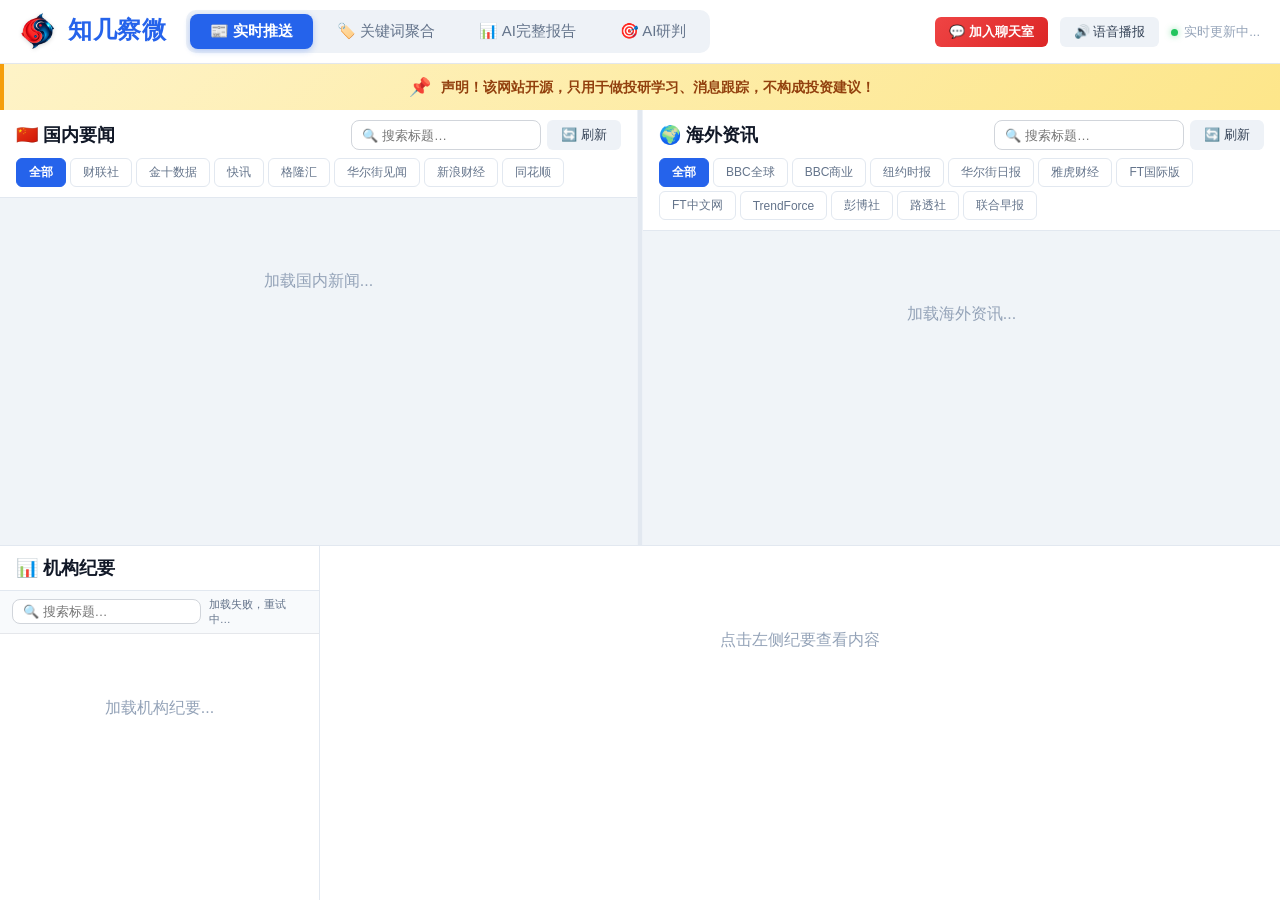
==== static/index.html @ 767d4e4d "feat(radar): collapse cards by default + expand-all/collapse-all + scroll" ====
<!DOCTYPE html>
<html lang="zh-CN">
<head>
<meta charset="UTF-8">
<meta name="viewport" content="width=device-width, initial-scale=1.0">
<meta http-equiv="Cache-Control" content="no-cache, no-store, must-revalidate">
<meta http-equiv="Pragma" content="no-cache">
<meta http-equiv="Expires" content="0">
<title>知几察微 · jeeseek.top</title>
<link rel="icon" type="image/x-icon" href="/static/favicon.ico?v=20260827">
<link rel="icon" type="image/png" sizes="32x32" href="/static/logo.png?v=20260827">
<style>
/* === 知几察微 v3 — 完整版（照搬 trend 设计）=== */
* { margin: 0; padding: 0; box-sizing: border-box; }
body {
  font-family: -apple-system, BlinkMacSystemFont, "Segoe UI", Roboto, "Helvetica Neue", Arial, sans-serif;
  background: #f0f4f8;
  color: #1f2937;
  height: 100vh;
  overflow: hidden;
  display: flex;
  flex-direction: column;
  font-size: 16px;
}
/* 顶部 */
.header {
  background: #ffffff;
  padding: 10px 20px;
  border-bottom: 1px solid #e2e8f0;
  box-shadow: 0 1px 3px rgba(15, 23, 42, 0.06);
  display: flex;
  justify-content: space-between;
  align-items: center;
  flex-shrink: 0;
}
.header h1 { font-size: 24px; font-weight: 700; color: #2563eb; letter-spacing: 0.5px; }
.main-tabs { display: flex; gap: 4px; background: #eef2f7; padding: 4px; border-radius: 10px; }
.feed-search {
  border: 1px solid #d1d5db; border-radius: 8px; padding: 4px 10px; font-size: 13px;
  outline: none; min-width: 160px; background: #fff; transition: border-color .2s;
}
.feed-search:focus { border-color: #3b82f6; box-shadow: 0 0 0 2px rgba(59,130,246,.15); }
.inst-search-row { padding: 6px 12px; display: flex; align-items: center; gap: 8px; background: #f8fafc; border-bottom: 1px solid #e5e7eb; }
.load-status { color: #64748b; font-size: 11px; }
.load-status.loading { color: #3b82f6; }
.load-status.end { color: #10b981; }
.main-tab {
  padding: 8px 20px; border: none; border-radius: 8px;
  background: transparent; color: #64748b; font-size: 15px;
  cursor: pointer; transition: all 0.2s;
}
.main-tab:hover { color: #1f2937; }
.main-tab.active { background: #2563eb; color: #ffffff; font-weight: 600; box-shadow: 0 2px 6px rgba(37, 99, 235, 0.3); }
.header .status { font-size: 13px; color: #94a3b8; }

/* 聊天室按钮呼吸动画 */
@keyframes chatPulse {
  0%,100% { box-shadow: 0 0 0 0 rgba(239,68,68,0.6); }
  50% { box-shadow: 0 0 0 8px rgba(239,68,68,0); }
}
#chat-btn {
  animation: chatPulse 2s ease-in-out infinite;
}
#chat-btn:hover {
  transform: translateY(-1px);
  box-shadow: 0 4px 12px rgba(239,68,68,0.4);
}

/* 聊天室弹窗 */
.chat-modal-bg {
  display: none;
  position: fixed;
  inset: 0;
  background: rgba(0,0,0,0.5);
  z-index: 9999;
  justify-content: center;
  align-items: center;
  backdrop-filter: blur(4px);
}
.chat-modal-bg.active { display: flex; }
.chat-modal {
  background: #fff;
  border-radius: 16px;
  padding: 32px;
  max-width: 480px;
  width: 90%;
  box-shadow: 0 20px 60px rgba(0,0,0,0.3);
  text-align: center;
}
.chat-modal h3 {
  font-size: 22px;
  margin-bottom: 12px;
  color: #1f2937;
}
.chat-modal p {
  color: #64748b;
  margin-bottom: 24px;
  line-height: 1.6;
}
.chat-modal .btn-cta {
  display: inline-block;
  padding: 14px 32px;
  background: linear-gradient(135deg,#ef4444 0%,#dc2626 100%);
  color: #fff;
  border-radius: 10px;
  text-decoration: none;
  font-weight: 600;
  font-size: 16px;
  box-shadow: 0 4px 12px rgba(239,68,68,0.3);
  transition: all 0.2s;
  animation: chatPulse 2s ease-in-out infinite;
}
.chat-modal .btn-cta:hover {
  transform: translateY(-2px);
  box-shadow: 0 8px 20px rgba(239,68,68,0.4);
}
.chat-modal .btn-close {
  display: block;
  margin: 16px auto 0;
  padding: 8px 20px;
  background: transparent;
  border: 1px solid #e5e7eb;
  border-radius: 8px;
  color: #6b7280;
  cursor: pointer;
  font-size: 13px;
}
.chat-modal .btn-close:hover { background: #f3f4f6; }
.pulse {
  display: inline-block; width: 7px; height: 7px; border-radius: 50%;
  background: #22c55e; animation: pulse 1.5s ease-in-out infinite; margin-right: 6px;
  box-shadow: 0 0 6px rgba(34, 197, 94, 0.5);
}
@keyframes pulse { 0%,100% { opacity: 0.4; transform: scale(0.8); } 50% { opacity: 1; transform: scale(1); } }

/* 公告栏 */
.announcement {
  background: linear-gradient(135deg, #fef3c7 0%, #fde68a 100%);
  border-left: 4px solid #f59e0b;
  padding: 12px 20px;
  display: flex;
  align-items: center;
  justify-content: center;
  gap: 10px;
  flex-shrink: 0;
  font-size: 14px;
  color: #78350f;
  box-shadow: 0 1px 3px rgba(245, 158, 11, 0.08);
}
.announcement-icon {
  font-size: 18px;
  flex-shrink: 0;
}
.announcement-text {
  flex: 0 1 auto;
  line-height: 1.5;
  text-align: center;
}
.announcement-text strong { color: #92400e; font-weight: 700; }

/* 内容区 */
.content { flex: 1; overflow: hidden; display: none; flex-direction: column; }
.content.active { display: flex; }

/* 双栏（国内+海外） */
.feed-layout { display: flex; height: 55%; width: 100%; }
.feed-column {
  display: flex; flex-direction: column;
  min-width: 0; overflow: hidden;
}
.feed-column.left { flex: 1; min-width: 200px; }
.feed-column.right { flex: 1; min-width: 200px; }

/* 拖动分隔条 */
.resizer {
  width: 6px; background: #e2e8f0;
  border-left: 1px solid #eef2f7; border-right: 1px solid #eef2f7;
  cursor: col-resize; flex-shrink: 0; transition: background 0.2s; z-index: 10;
}
.resizer:hover, .resizer.resizing { background: #2563eb; }

/* 栏目头 */
.feed-header {
  padding: 10px 16px; background: #ffffff;
  border-bottom: 1px solid #e2e8f0; display: flex; flex-direction: column; gap: 8px; flex-shrink: 0;
}
.feed-header-top { display: flex; justify-content: space-between; align-items: center; }
.feed-title { font-size: 18px; font-weight: 700; color: #111827; }
.feed-count { font-size: 13px; color: #94a3b8; margin-left: 8px; }
.feed-actions { display: flex; gap: 6px; }
.btn {
  padding: 6px 14px; border: none; border-radius: 6px;
  font-size: 13px; cursor: pointer; transition: all 0.2s;
}
.btn-primary { background: #2563eb; color: #ffffff; }
.btn-primary:hover { background: #1d4ed8; box-shadow: 0 2px 6px rgba(37, 99, 235, 0.3); }
.btn-secondary { background: #eef2f7; color: #334155; }
.btn-secondary:hover { background: #e2e8f0; }
.btn:disabled { opacity: 0.6; cursor: wait; }

/* 来源筛选按钮 */
.source-filters { display: flex; gap: 4px; flex-wrap: wrap; }
.source-filter-btn {
  padding: 5px 12px; border: 1px solid #e2e8f0; border-radius: 6px;
  background: #ffffff; color: #64748b; font-size: 12px;
  cursor: pointer; transition: all 0.15s; white-space: nowrap;
}
.source-filter-btn:hover { background: #f0f4ff; color: #1d4ed8; border-color: #93c5fd; }
.source-filter-btn.active { background: #2563eb; color: #ffffff; border-color: #2563eb; font-weight: 600; }

/* 列表 */
.feed-container { flex: 1; overflow-y: auto; padding: 8px; min-height: 0; }
.feed-container::-webkit-scrollbar { width: 6px; }
.feed-container::-webkit-scrollbar-track { background: #f0f4f8; }
.feed-container::-webkit-scrollbar-thumb { background: #cbd5e1; border-radius: 3px; }
.news-item {
  padding: 10px 14px; border-radius: 8px; margin-bottom: 4px;
  transition: all 0.15s; cursor: pointer; text-decoration: none;
  display: block; color: inherit; border-left: 3px solid transparent;
  background: #ffffff; box-shadow: 0 1px 2px rgba(15, 23, 42, 0.04);
}
.news-item.tier1 {
  border-left-color: #dc2626;
  background: #fef2f2;
}
.news-item.tier1:hover {
  background: #fee2e2;
  border-left-color: #b91c1c;
}
.tier1-badge {
  display: inline-flex; align-items: center; justify-content: center;
  padding: 2px 6px; border-radius: 4px; font-size: 11px; font-weight: 700;
  background: #dc2626; color: #ffffff; margin-right: 6px;
  letter-spacing: 0.3px;
}
.news-item:hover { background: #f0f4ff; border-left-color: #2563eb; box-shadow: 0 2px 8px rgba(37, 99, 235, 0.1); }
.news-item.new { animation: flash 1s ease-out; }
@keyframes flash { 0% { background: #dbeafe; } 100% { background: #ffffff; } }
.news-title { font-size: 16px; line-height: 1.6; margin-bottom: 4px; word-break: break-all; color: #1f2937; }
.news-meta { font-size: 13px; color: #94a3b8; display: flex; gap: 8px; align-items: center; }
.source-tag { padding: 2px 6px; border-radius: 4px; font-size: 12px; font-weight: 600; }
.source-domestic { background: #fee2e2; color: #dc2626; }
.source-overseas { background: #dbeafe; color: #1d4ed8; }
.rank-badge {
  display: inline-flex; align-items: center; justify-content: center;
  width: 22px; height: 22px; border-radius: 50%;
  font-size: 13px; font-weight: 700; margin-right: 4px;
}
.rank-top3 { background: #2563eb; color: #ffffff; }
.rank-normal { background: #eef2f7; color: #64748b; }
.empty-state {
  display: flex; flex-direction: column; align-items: center;
  justify-content: center; height: 150px; color: #94a3b8; font-size: 16px;
}

/* 机构纪要 */
.institutional-layout {
  display: flex;
  height: 45%;
  width: 100%;
  border-top: 1px solid #e2e8f0;
  background: #f8fafc;
}
.institutional-list {
  width: 25%;
  min-width: 280px;
  background: #ffffff;
  border-right: 1px solid #e2e8f0;
  display: flex;
  flex-direction: column;
}
.institutional-content {
  flex: 1;
  background: #ffffff;
  overflow-y: auto;
  padding: 20px;
}
.institutional-content::-webkit-scrollbar { width: 6px; }
.institutional-content::-webkit-scrollbar-track { background: #f1f5f9; }
.institutional-content::-webkit-scrollbar-thumb { background: #cbd5e1; border-radius: 3px; }
.institutional-content h2 {
  font-size: 20px;
  font-weight: 700;
  color: #1e293b;
  margin-bottom: 16px;
  padding-bottom: 12px;
  border-bottom: 2px solid #e2e8f0;
}
.institutional-content .content-body {
  font-size: 15px;
  line-height: 1.8;
  color: #334155;
}
.institutional-content .content-body p {
  margin-bottom: 12px;
}
.inst-item {
  padding: 6px 10px;
  border-radius: 6px;
  margin-bottom: 2px;
  cursor: pointer;
  transition: all 0.15s;
  border-left: 3px solid transparent;
}
.inst-item:hover {
  background: #f0f4ff;
  border-left-color: #2563eb;
}
.inst-item.active {
  background: #eff6ff;
  border-left-color: #2563eb;
}
.inst-item-title {
  font-size: 13px;
  line-height: 1.4;
  color: #1e293b;
  word-break: break-all;
}
.inst-item-time {
  font-size: 12px;
  color: #94a3b8;
  margin-top: 4px;
}
.inst-item-header {
  padding: 10px 16px;
  background: #ffffff;
  border-bottom: 1px solid #e2e8f0;
  font-size: 18px;
  font-weight: 700;
  color: #111827;
  display: flex;
  justify-content: space-between;
  align-items: center;
}
.inst-loading {
  text-align: center;
  padding: 20px;
  color: #94a3b8;
}
</style>
</head>
<body>
<div class="header">
  <div style="display: flex; align-items: center; gap: 20px;">
    <h1><img src="/static/logo.png" alt="知几察微" style="height: 40px; width: 40px; vertical-align: middle; margin-right: 8px; filter: drop-shadow(0 1px 2px rgba(0,0,0,0.15));">知几察微</h1>
    <div class="main-tabs">
      <button class="main-tab active" onclick="switchTab('feed')">📰 实时推送</button>
                <button class="main-tab" onclick="switchTab('keywords')">🏷️ 关键词聚合</button>
                <button class="main-tab" onclick="switchTab('report')">📊 AI完整报告</button>
      <button class="main-tab" onclick="switchTab('radar')" id="radar-tab">🎯 AI研判</button>
    </div>
  </div>
  <div style="display: flex; align-items: center; gap: 12px;">
    <span id="stats-info" style="font-size: 12px; color: #94a3b8; white-space: nowrap;"></span>
    <button class="btn btn-secondary" id="chat-btn" style="background:linear-gradient(135deg,#ef4444 0%,#dc2626 100%);color:#fff;font-weight:600;border:none;" onclick="openChat()">💬 加入聊天室</button>
    <button class="btn btn-secondary" id="voice-btn">🔊 语音播报</button>
    <div class="status"><span class="pulse"></span><span id="last-update">实时更新中...</span></div>
  </div>
</div>

<!-- 公告栏 -->
<div class="announcement">
  <span class="announcement-icon">📌</span>
  <div class="announcement-text">
    <strong>声明！该网站开源，只用于做投研学习、消息跟踪，不构成投资建议！</strong>
  </div>
</div>

<!-- 实时推送 -->
<!-- AI 研判页 -->
<div id="radar-page" style="display:none;padding:16px;max-width:1400px;margin:0 auto;overflow-y:auto;flex:1;min-height:0;">
  <div style="display:flex;align-items:center;justify-content:space-between;margin-bottom:12px;">
    <div style="display:flex;align-items:center;gap:12px;">
      <span style="font-size:18px;font-weight:600;color:#1f2937;">🎯 AI 研判</span>
      <span id="radar-updated-at" style="font-size:12px;color:#64748b;"></span>
    </div>
    <div style="display:flex;gap:8px;">
      <button onclick="toggleAllRadarCards(true)" class="btn btn-secondary" style="padding:6px 14px;font-size:13px;">🔽 一键展开</button>
      <button onclick="toggleAllRadarCards(false)" class="btn btn-secondary" style="padding:6px 14px;font-size:13px;">🔼 一键收起</button>
      <button onclick="refreshRadar()" class="btn btn-secondary" style="padding:6px 14px;font-size:13px;">🔄 刷新</button>
    </div>
  </div>

  <!-- 今日 3 句话摘要 -->
  <div id="radar-ai-status-banner" style="display:none;background:#fef3c7;border-left:4px solid #f59e0b;padding:10px 16px;border-radius:6px;margin-bottom:12px;color:#92400e;font-size:13px;"></div>

  <div id="radar-summary" style="background:#f8fafc;border-left:4px solid #2563eb;padding:16px 20px;border-radius:8px;margin-bottom:16px;line-height:1.8;">
    <div style="color:#64748b;font-size:13px;margin-bottom:8px;">📌 今日 3 句话</div>
    <div id="radar-summary-text" style="color:#1f2937;font-size:14px;">加载中...</div>
  </div>

  <!-- 4 张状态卡 -->
  <div style="display:grid;grid-template-columns:repeat(2,1fr);gap:12px;margin-bottom:20px;">
    <div id="card-main-line" class="radar-card">
      <div class="radar-card-header" onclick="toggleRadarCard('card-main-line')">🎯 市场主线 <span class="radar-card-toggle">▶</span></div>
      <div class="radar-card-title">—</div>
      <div class="radar-card-tags"></div>
      <div class="radar-card-evidence"></div>
      <div class="radar-card-judgment"></div>
    </div>
    <div id="card-expectation-up" class="radar-card">
      <div class="radar-card-header" onclick="toggleRadarCard('card-expectation-up')">📈 预期改善 <span class="radar-card-toggle">▶</span></div>
      <div class="radar-card-title">—</div>
      <div class="radar-card-evidence"></div>
      <div class="radar-card-judgment"></div>
    </div>
    <div id="card-expectation-down" class="radar-card">
      <div class="radar-card-header" onclick="toggleRadarCard('card-expectation-down')">📉 预期恶化 <span class="radar-card-toggle">▶</span></div>
      <div class="radar-card-title">—</div>
      <div class="radar-card-evidence"></div>
      <div class="radar-card-judgment"></div>
    </div>
    <div id="card-price-divergence" class="radar-card">
      <div class="radar-card-header" onclick="toggleRadarCard('card-price-divergence')">⚖️ 新闻-价格背离 <span class="radar-card-toggle">▶</span></div>
      <div class="radar-card-title">—</div>
      <div class="radar-card-evidence"></div>
      <div class="radar-card-judgment"></div>
    </div>
  </div>

  <!-- 主题雷达 -->
  <div style="margin-top:24px;">
    <div style="font-size:15px;font-weight:600;color:#1f2937;margin-bottom:12px;">📡 主题雷达</div>
    <div id="radar-topic-list" style="display:grid;grid-template-columns:repeat(auto-fill,minmax(320px,1fr));gap:10px;"></div>
  </div>
</div>

<!-- 实时推送 -->
<div id="feed-page" class="content active">
  <div class="feed-layout">
    <!-- 国内 -->
    <div class="feed-column left" id="left-column">
      <div class="feed-header">
        <div class="feed-header-top">
          <div><span class="feed-title">🇨🇳 国内要闻</span><span class="feed-count" id="domestic-count"></span></div>
          <div class="feed-actions">
            <input type="search" id="domestic-search" class="feed-search" placeholder="🔍 搜索标题…" />
            <button class="btn btn-secondary" onclick="refreshAll()">🔄 刷新</button>
          </div>
        </div>
        <div class="source-filters" id="domestic-filters">
          <button class="source-filter-btn active" data-source="all">全部</button>
          <button class="source-filter-btn" data-source="cls-hot">财联社</button>
          <button class="source-filter-btn" data-source="jin10">金十数据</button>
          <button class="source-filter-btn" data-source="cls-telegraph">快讯</button>
          <button class="source-filter-btn" data-source="gelonghui">格隆汇</button>
          <button class="source-filter-btn" data-source="wallstreetcn">华尔街见闻</button>
          <button class="source-filter-btn" data-source="sina-finance">新浪财经</button>
          <button class="source-filter-btn" data-source="10jqka-news">同花顺</button>
        </div>
      </div>
      <div class="feed-container" id="domestic-feed"><div class="empty-state">加载国内新闻...</div></div>
    </div>

    <div class="resizer" id="resizer"></div>

    <!-- 海外 -->
    <div class="feed-column right" id="right-column">
      <div class="feed-header">
        <div class="feed-header-top">
          <div><span class="feed-title">🌍 海外资讯</span><span class="feed-count" id="overseas-count"></span></div>
          <div class="feed-actions">
            <input type="search" id="overseas-search" class="feed-search" placeholder="🔍 搜索标题…" />
            <button class="btn btn-secondary" onclick="refreshAll()">🔄 刷新</button>
          </div>
        </div>
        <div class="source-filters" id="overseas-filters">
          <button class="source-filter-btn active" data-source="all">全部</button>
          <button class="source-filter-btn" data-source="bbc-world">BBC全球</button>
          <button class="source-filter-btn" data-source="bbc-business">BBC商业</button>
          <button class="source-filter-btn" data-source="nyt-world">纽约时报</button>
          <button class="source-filter-btn" data-source="wsj-us-business">华尔街日报</button>
          <button class="source-filter-btn" data-source="yahoo-finance">雅虎财经</button>
          <button class="source-filter-btn" data-source="ft-international">FT国际版</button>
          <button class="source-filter-btn" data-source="ftchinese">FT中文网</button>
          <button class="source-filter-btn" data-source="trendforce-news">TrendForce</button>
          <button class="source-filter-btn" data-source="bloomberg-bbg">彭博社</button>
          <button class="source-filter-btn" data-source="reuters-rtr">路透社</button>
          <button class="source-filter-btn" data-source="zaobao-realtime">联合早报</button>
        </div>
      </div>
      <div class="feed-container" id="overseas-feed"><div class="empty-state">加载海外资讯...</div></div>
    </div>
  </div>

  <!-- 机构纪要 -->
  <div class="institutional-layout">
    <div class="institutional-list">
      <div class="inst-item-header">
        <span>📊 机构纪要</span>
        <span id="institutional-count"></span>
      </div>
      <div class="inst-search-row">
        <input type="search" id="minutes-search" class="feed-search" placeholder="🔍 搜索标题…" />
        <span id="minutes-load-status" class="load-status">下拉加载更多 ↓</span>
      </div>
      <div id="institutional-items" style="flex: 1; overflow-y: auto;">
        <div class="empty-state">加载机构纪要...</div>
      </div>
    </div>
    <div class="institutional-content" id="institutional-content-area">
      <div class="empty-state">点击左侧纪要查看内容</div>
    </div>
  </div>
</div>

<!-- AI报告页面 -->
<div id="report-page" class="report-page" style="display:none;">
  <iframe id="report-iframe" src="/api/ai/report" style="width:100%;height:calc(100vh - 120px);border:none;"></iframe>
</div>

<!-- 关键词聚合页面 -->
<div id="keywords-page" class="report-page" style="display:none;">
  <iframe id="keywords-iframe" src="/api/ai/keywords" style="width:100%;height:calc(100vh - 120px);border:none;"></iframe>
</div>

<script src="/static/app.js?v=202608281640"></script>

<!-- 聊天室弹窗 -->
<div class="chat-modal-bg" id="chat-modal" onclick="if(event.target===this)closeChat()">
  <div class="chat-modal">
    <div style="font-size:48px;margin-bottom:12px;">💬</div>
    <h3>加入 jeeseek 聊天室</h3>
    <p>实时交流投研心得、追踪题材热点<br>国内直连，无需魔法网络</p>
    <a href="https://5173-158b5711b7782531.monkeycode-ai.online/" target="_blank" rel="noopener" class="btn-cta">
      🚀 立即进入聊天室
    </a>
    <button class="btn-close" onclick="closeChat()">稍后再说</button>
  </div>
</div>

<script>
function openChat() {
  document.getElementById('chat-modal').classList.add('active');
}
function closeChat() {
  document.getElementById('chat-modal').classList.remove('active');
}
// ESC 关闭
document.addEventListener('keydown', e => {
  if (e.key === 'Escape') closeChat();
});
</script>

</body>
</html>
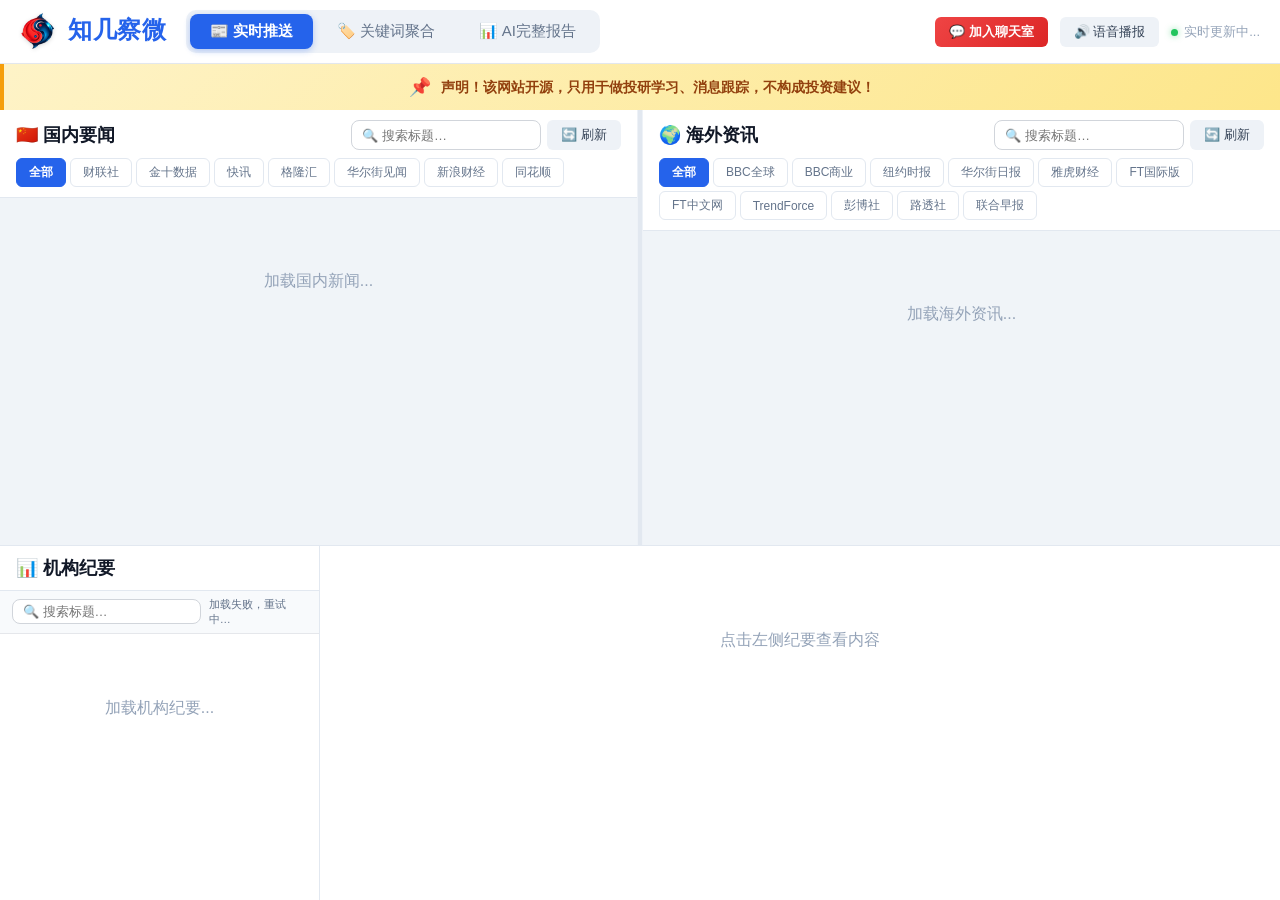
==== commit 1f448663: "remove AI 研判功能 (Render Free 512MB 跑不动) 前端 (index.html + app.js): - 删 AI 研判 tab 按钮 - 删 #radar-page 整个" ====
--- a/static/index.html
+++ b/static/index.html
@@ -347,7 +347,6 @@
       <button class="main-tab active" onclick="switchTab('feed')">📰 实时推送</button>
                 <button class="main-tab" onclick="switchTab('keywords')">🏷️ 关键词聚合</button>
                 <button class="main-tab" onclick="switchTab('report')">📊 AI完整报告</button>
-      <button class="main-tab" onclick="switchTab('radar')" id="radar-tab">🎯 AI研判</button>
     </div>
   </div>
   <div style="display: flex; align-items: center; gap: 12px;">
@@ -363,65 +362,6 @@
   <span class="announcement-icon">📌</span>
   <div class="announcement-text">
     <strong>声明！该网站开源，只用于做投研学习、消息跟踪，不构成投资建议！</strong>
-  </div>
-</div>
-
-<!-- 实时推送 -->
-<!-- AI 研判页 -->
-<div id="radar-page" style="display:none;padding:16px;max-width:1400px;margin:0 auto;overflow-y:auto;flex:1;min-height:0;">
-  <div style="display:flex;align-items:center;justify-content:space-between;margin-bottom:12px;">
-    <div style="display:flex;align-items:center;gap:12px;">
-      <span style="font-size:18px;font-weight:600;color:#1f2937;">🎯 AI 研判</span>
-      <span id="radar-updated-at" style="font-size:12px;color:#64748b;"></span>
-    </div>
-    <div style="display:flex;gap:8px;">
-      <button onclick="toggleAllRadarCards(true)" class="btn btn-secondary" style="padding:6px 14px;font-size:13px;">🔽 一键展开</button>
-      <button onclick="toggleAllRadarCards(false)" class="btn btn-secondary" style="padding:6px 14px;font-size:13px;">🔼 一键收起</button>
-      <button onclick="refreshRadar()" class="btn btn-secondary" style="padding:6px 14px;font-size:13px;">🔄 刷新</button>
-    </div>
-  </div>
-
-  <!-- 今日 3 句话摘要 -->
-  <div id="radar-ai-status-banner" style="display:none;background:#fef3c7;border-left:4px solid #f59e0b;padding:10px 16px;border-radius:6px;margin-bottom:12px;color:#92400e;font-size:13px;"></div>
-
-  <div id="radar-summary" style="background:#f8fafc;border-left:4px solid #2563eb;padding:16px 20px;border-radius:8px;margin-bottom:16px;line-height:1.8;">
-    <div style="color:#64748b;font-size:13px;margin-bottom:8px;">📌 今日 3 句话</div>
-    <div id="radar-summary-text" style="color:#1f2937;font-size:14px;">加载中...</div>
-  </div>
-
-  <!-- 4 张状态卡 -->
-  <div style="display:grid;grid-template-columns:repeat(2,1fr);gap:12px;margin-bottom:20px;">
-    <div id="card-main-line" class="radar-card">
-      <div class="radar-card-header" onclick="toggleRadarCard('card-main-line')">🎯 市场主线 <span class="radar-card-toggle">▶</span></div>
-      <div class="radar-card-title">—</div>
-      <div class="radar-card-tags"></div>
-      <div class="radar-card-evidence"></div>
-      <div class="radar-card-judgment"></div>
-    </div>
-    <div id="card-expectation-up" class="radar-card">
-      <div class="radar-card-header" onclick="toggleRadarCard('card-expectation-up')">📈 预期改善 <span class="radar-card-toggle">▶</span></div>
-      <div class="radar-card-title">—</div>
-      <div class="radar-card-evidence"></div>
-      <div class="radar-card-judgment"></div>
-    </div>
-    <div id="card-expectation-down" class="radar-card">
-      <div class="radar-card-header" onclick="toggleRadarCard('card-expectation-down')">📉 预期恶化 <span class="radar-card-toggle">▶</span></div>
-      <div class="radar-card-title">—</div>
-      <div class="radar-card-evidence"></div>
-      <div class="radar-card-judgment"></div>
-    </div>
-    <div id="card-price-divergence" class="radar-card">
-      <div class="radar-card-header" onclick="toggleRadarCard('card-price-divergence')">⚖️ 新闻-价格背离 <span class="radar-card-toggle">▶</span></div>
-      <div class="radar-card-title">—</div>
-      <div class="radar-card-evidence"></div>
-      <div class="radar-card-judgment"></div>
-    </div>
-  </div>
-
-  <!-- 主题雷达 -->
-  <div style="margin-top:24px;">
-    <div style="font-size:15px;font-weight:600;color:#1f2937;margin-bottom:12px;">📡 主题雷达</div>
-    <div id="radar-topic-list" style="display:grid;grid-template-columns:repeat(auto-fill,minmax(320px,1fr));gap:10px;"></div>
   </div>
 </div>
 
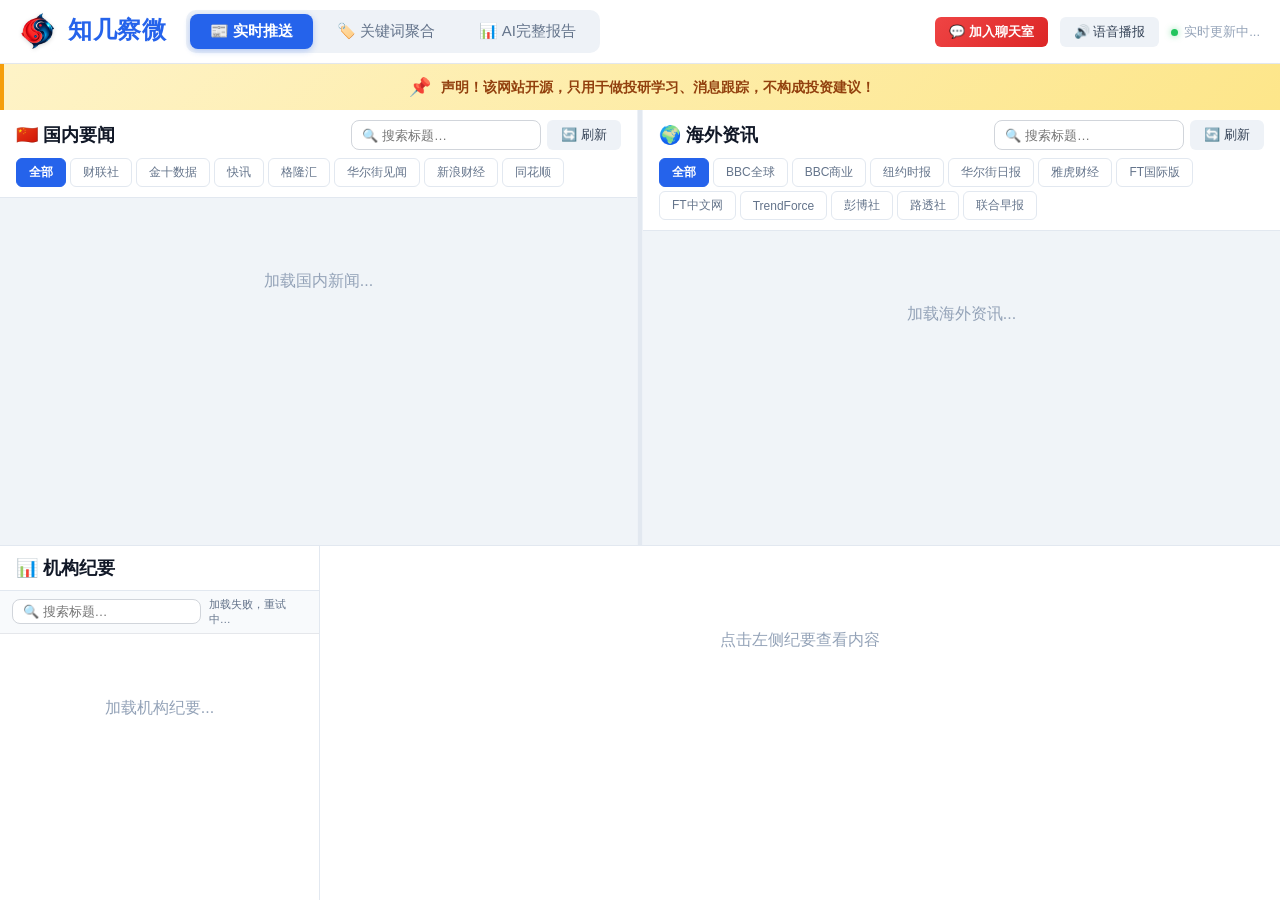
==== commit c6f2e68a: "v5.3: 机构纪要分批渲染 50条/次 (不卡) 花总反馈：机构纪要 550 条一次性渲染卡死。  改动： 1. PAGE_SIZE 30 -> 50（花总拍：50 条不卡） 2. renderMi" ====
--- a/static/index.html
+++ b/static/index.html
@@ -432,7 +432,7 @@
       </div>
       <div class="inst-search-row">
         <input type="search" id="minutes-search" class="feed-search" placeholder="🔍 搜索标题…" />
-        <span id="minutes-load-status" class="load-status">下拉加载更多 ↓</span>
+        <span id="minutes-load-status" class="load-status" onclick="loadNextMinutesBatch()" style="cursor: pointer; user-select: none;">下拉加载更多 ↓</span>
       </div>
       <div id="institutional-items" style="flex: 1; overflow-y: auto;">
         <div class="empty-state">加载机构纪要...</div>
@@ -446,7 +446,46 @@
 
 <!-- AI报告页面 -->
 <div id="report-page" class="report-page" style="display:none;">
-  <iframe id="report-iframe" src="/api/ai/report" style="width:100%;height:calc(100vh - 120px);border:none;"></iframe>
+  <div style="display:flex;gap:8px;padding:10px 16px;background:linear-gradient(90deg,#f1f5f9 0%,#ffffff 100%);border-bottom:1px solid #e2e8f0;align-items:center;">
+    <span style="font-size:13px;color:#475569;font-weight:600;">报告模式：</span>
+    <button id="report-mode-macro" onclick="switchReportMode('macro')" class="report-mode-btn active" style="padding:5px 14px;border:1px solid #2563eb;background:#2563eb;color:#fff;border-radius:6px;font-size:13px;cursor:pointer;font-weight:600;">📊 宏观信号</button>
+    <button id="report-mode-depth" onclick="switchReportMode('depth')" class="report-mode-btn" style="padding:5px 14px;border:1px solid #cbd5e1;background:#fff;color:#475569;border-radius:6px;font-size:13px;cursor:pointer;font-weight:600;">🔬 行业跟踪</button>
+    <button onclick="refreshReportIframe()" style="padding:5px 14px;border:1px solid #cbd5e1;background:#fff;color:#475569;border-radius:6px;font-size:13px;cursor:pointer;">🔄 刷新报告</button>
+    <button onclick="toggleMinutesPanel()" style="padding:5px 14px;border:1px solid #059669;background:#ecfdf5;color:#047857;border-radius:6px;font-size:13px;cursor:pointer;font-weight:600;">🔍 纪要查询</button>
+    <span style="flex:1;"></span>
+    <span style="font-size:12px;color:#94a3b8;">宏观=大盘信号 / 行业跟踪=产业链日报（优先消化机构纪要）</span>
+  </div>
+  <div style="position:relative;display:flex;height:calc(100vh - 165px);">
+    <iframe id="report-iframe" src="/api/ai/report?mode=macro" style="flex:1;height:100%;border:none;"></iframe>
+    <!-- 右侧纪要查询面板（默认隐藏，点击按钮弹出） -->
+    <div id="minutes-search-panel" style="display:none;width:380px;height:100%;background:#f8fafc;border-left:1px solid #e2e8f0;overflow-y:auto;box-shadow:-2px 0 8px rgba(0,0,0,0.05);">
+      <div style="padding:14px 16px;background:white;border-bottom:1px solid #e2e8f0;">
+        <div style="display:flex;justify-content:space-between;align-items:center;margin-bottom:12px;">
+          <span style="font-size:15px;font-weight:700;color:#1e293b;">🔍 机构纪要查询</span>
+          <button onclick="toggleMinutesPanel()" style="border:none;background:none;font-size:18px;cursor:pointer;color:#94a3b8;">✕</button>
+        </div>
+        <input id="minutes-search-input" type="text" placeholder="输入公司名/项目/事件关键词..."
+               style="width:100%;padding:8px 12px;border:1px solid #cbd5e1;border-radius:6px;font-size:13px;box-sizing:border-box;outline:none;"
+               onkeypress="if(event.key==='Enter') doMinutesSearch()">
+        <select id="minutes-sector-select" style="width:100%;margin-top:8px;padding:8px 12px;border:1px solid #cbd5e1;border-radius:6px;font-size:13px;box-sizing:border-box;background:white;outline:none;">
+          <option value="">全部赛道</option>
+          <option value="AI 算力链">📡 AI 算力链</option>
+          <option value="端侧 AI">📱 端侧 AI</option>
+          <option value="新能源链">☀️ 新能源链</option>
+          <option value="半导体周期">🔧 半导体周期</option>
+          <option value="新消费/AI 应用">🛍️ 新消费/AI 应用</option>
+          <option value="高端制造">🤖 高端制造</option>
+          <option value="生物医药">💊 生物医药</option>
+          <option value="周期与宏观">🌐 周期与宏观</option>
+        </select>
+        <button onclick="doMinutesSearch()" style="width:100%;margin-top:10px;padding:8px;border:none;background:#2563eb;color:white;border-radius:6px;font-size:13px;cursor:pointer;font-weight:600;">查询</button>
+        <div id="minutes-search-stats" style="margin-top:10px;font-size:12px;color:#64748b;"></div>
+      </div>
+      <div id="minutes-search-results" style="padding:12px 16px;">
+        <div style="color:#94a3b8;font-size:13px;text-align:center;padding:30px 0;">输入关键词或选赛道后点查询</div>
+      </div>
+    </div>
+  </div>
 </div>
 
 <!-- 关键词聚合页面 -->
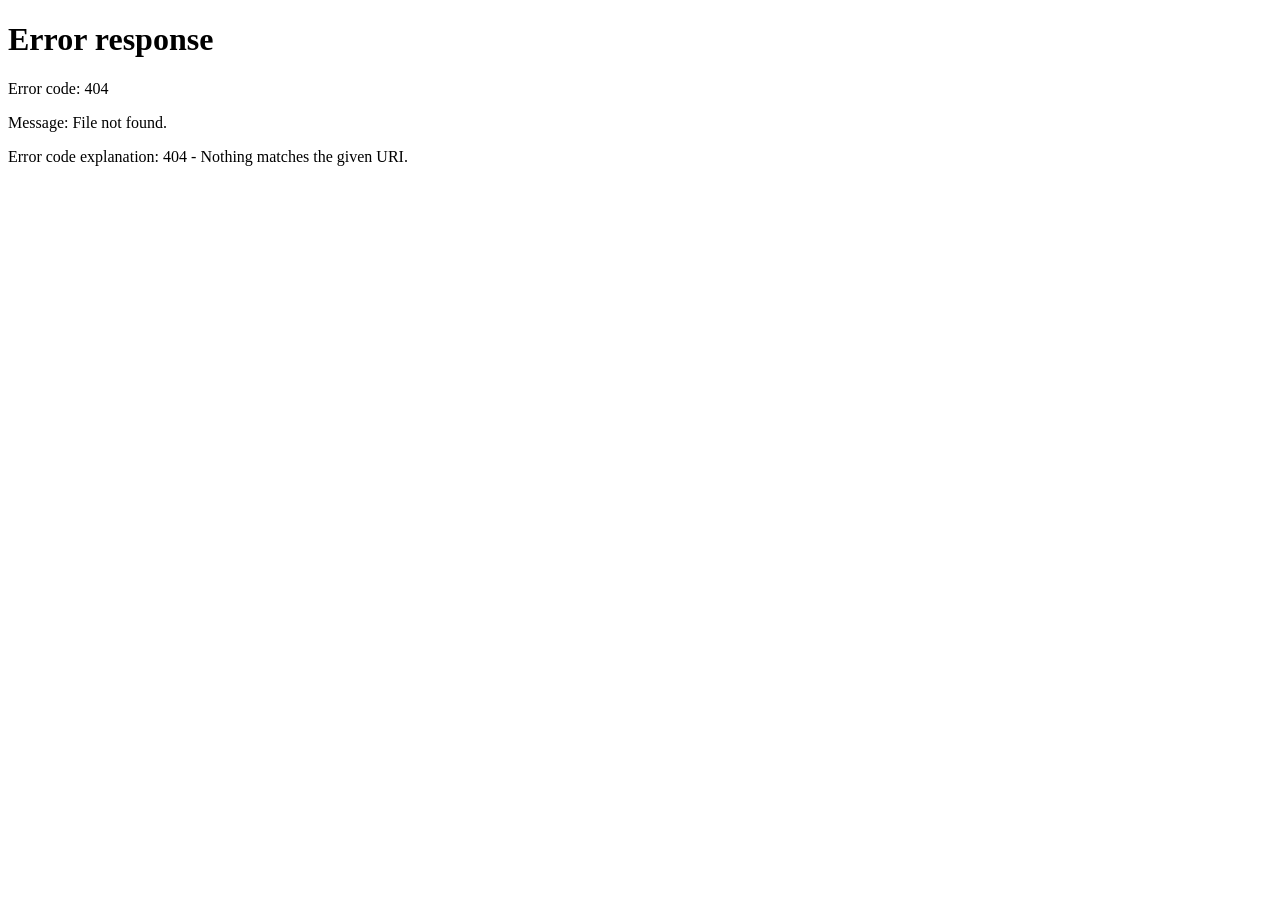
==== commit b55583df: "v5: 邀请制注册 + 全站鉴权 (auth.py + 7 routes + login/register pages) - db.py: +3 tables (users / invite_code" ====
--- a/static/index.html
+++ b/static/index.html
@@ -337,9 +337,51 @@
   padding: 20px;
   color: #94a3b8;
 }
+@keyframes spin {
+  from { transform: rotate(0deg); }
+  to { transform: rotate(360deg); }
+}
 </style>
 </head>
 <body>
+<!-- v5: 鉴权检查 inline script — 必须在所有 /api/* 调用之前 -->
+<script>
+(async function() {
+  try {
+    const r = await fetch('/api/auth/me', { credentials: 'include', cache: 'no-store' });
+    if (!r.ok) throw new Error('not authed');
+    const d = await r.json();
+    if (!d.ok || !d.authenticated) throw new Error('not authed');
+    // 登录态：填右上角用户条
+    const u = d.user;
+    const ui = document.getElementById('user-info');
+    if (ui) {
+      const isAdmin = u.role === 'admin';
+      ui.innerHTML = [
+        '<span style="display:inline-flex;align-items:center;gap:6px;">',
+        '  <span style="width:8px;height:8px;border-radius:50%;background:#22c55e;display:inline-block;"></span>',
+        '  <span style="font-weight:600;color:#1e40af;">' + (u.display_name || u.username) + '</span>',
+        isAdmin ? '  <span style="background:#fbbf24;color:#fff;font-size:10px;padding:1px 6px;border-radius:999px;font-weight:700;">ADMIN</span>' : '',
+        '  <span style="color:#94a3b8;font-size:12px;">' + (u.invite_quota || 0) + ' 邀请名额</span>',
+        '  <a href="/admin.html" style="color:#2563eb;text-decoration:none;font-size:12px;">管理</a>',
+        '  <a href="#" onclick="jeeseekLogout(event)" style="color:#94a3b8;text-decoration:none;font-size:12px;">退出</a>',
+        '</span>'
+      ].join('');
+    }
+  } catch (e) {
+    // 未登录：跳登录页
+    const next = encodeURIComponent(location.pathname + location.search);
+    location.replace('/login.html?next=' + next);
+  }
+})();
+
+async function jeeseekLogout(e) {
+  e.preventDefault();
+  if (!confirm('确定退出登录？')) return;
+  try { await fetch('/api/auth/logout', { method: 'POST', credentials: 'include' }); } catch(_) {}
+  location.href = '/login.html';
+}
+</script>
 <div class="header">
   <div style="display: flex; align-items: center; gap: 20px;">
     <h1><img src="/static/logo.png" alt="知几察微" style="height: 40px; width: 40px; vertical-align: middle; margin-right: 8px; filter: drop-shadow(0 1px 2px rgba(0,0,0,0.15));">知几察微</h1>
@@ -353,6 +395,7 @@
     <span id="stats-info" style="font-size: 12px; color: #94a3b8; white-space: nowrap;"></span>
     <button class="btn btn-secondary" id="chat-btn" style="background:linear-gradient(135deg,#ef4444 0%,#dc2626 100%);color:#fff;font-weight:600;border:none;" onclick="openChat()">💬 加入聊天室</button>
     <button class="btn btn-secondary" id="voice-btn">🔊 语音播报</button>
+    <span id="user-info" style="font-size: 12px; color: #64748b; white-space: nowrap;"></span>
     <div class="status"><span class="pulse"></span><span id="last-update">实时更新中...</span></div>
   </div>
 </div>
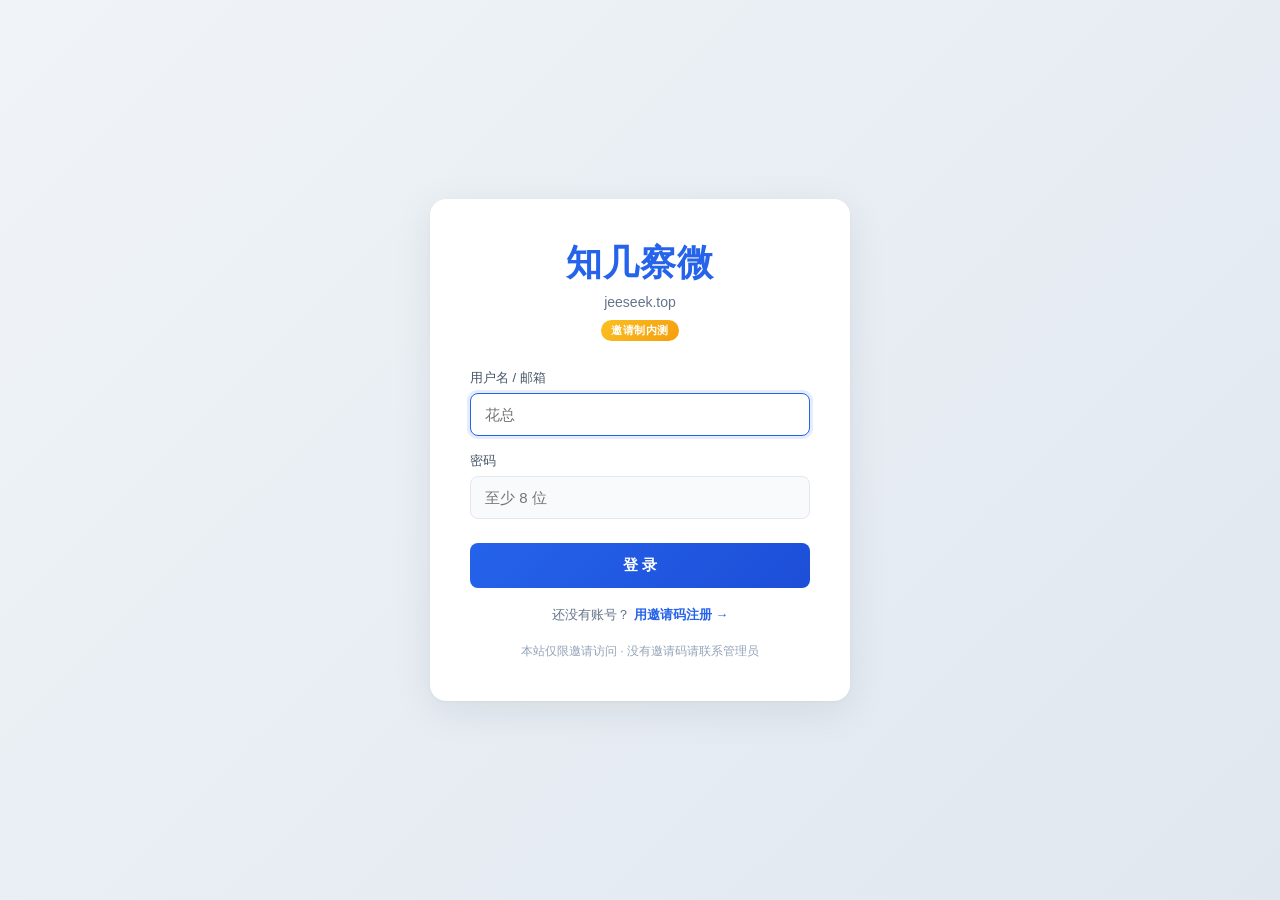
==== commit a0d4a69e: "v5.0.1: 修复 v5 部署 500 错误（init_schema 缺 SQLite 分支 + 静态路径） b55583d 部署后 jeeseek.top 报 500，根因： 1. db.py i" ====
--- a/static/index.html
+++ b/static/index.html
@@ -371,7 +371,7 @@
   } catch (e) {
     // 未登录：跳登录页
     const next = encodeURIComponent(location.pathname + location.search);
-    location.replace('/login.html?next=' + next);
+    location.replace('/static/login.html?next=' + next);
   }
 })();
 
@@ -379,7 +379,7 @@
   e.preventDefault();
   if (!confirm('确定退出登录？')) return;
   try { await fetch('/api/auth/logout', { method: 'POST', credentials: 'include' }); } catch(_) {}
-  location.href = '/login.html';
+  location.href = '/static/login.html';
 }
 </script>
 <div class="header">
